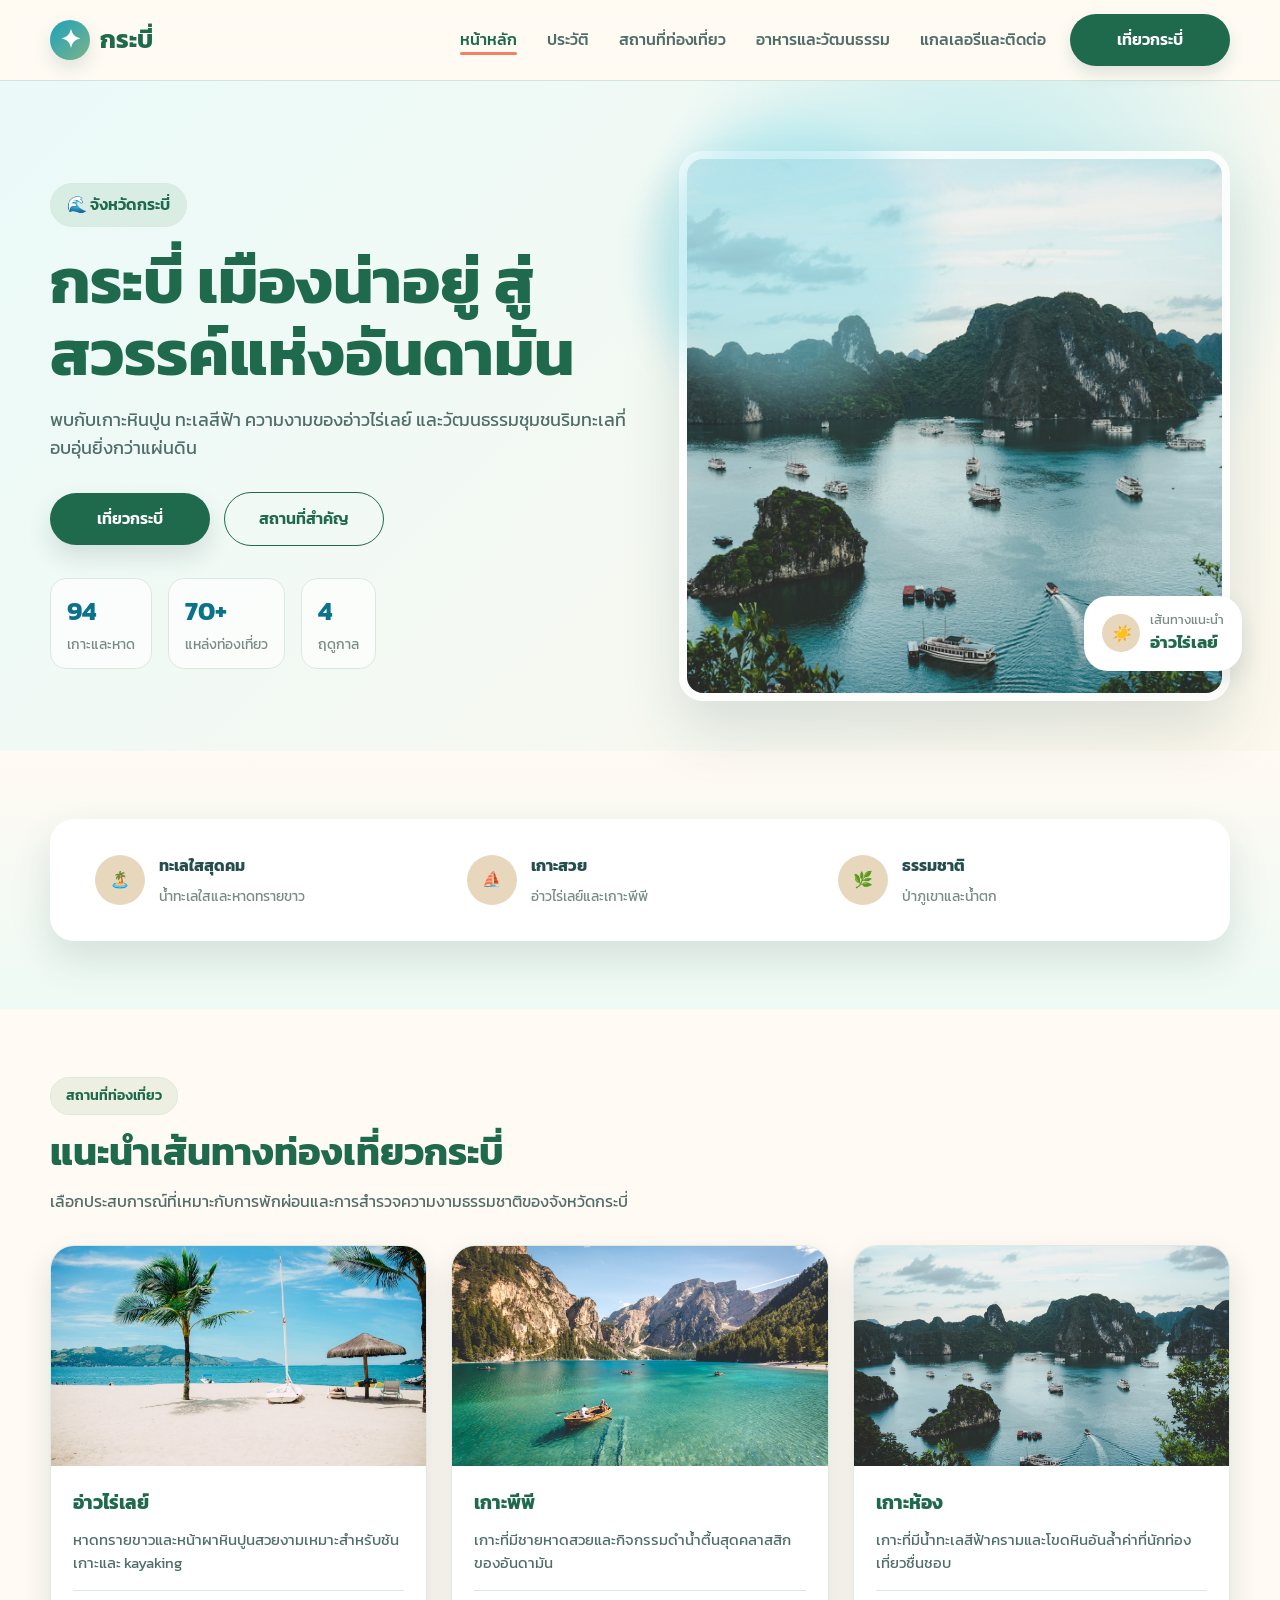
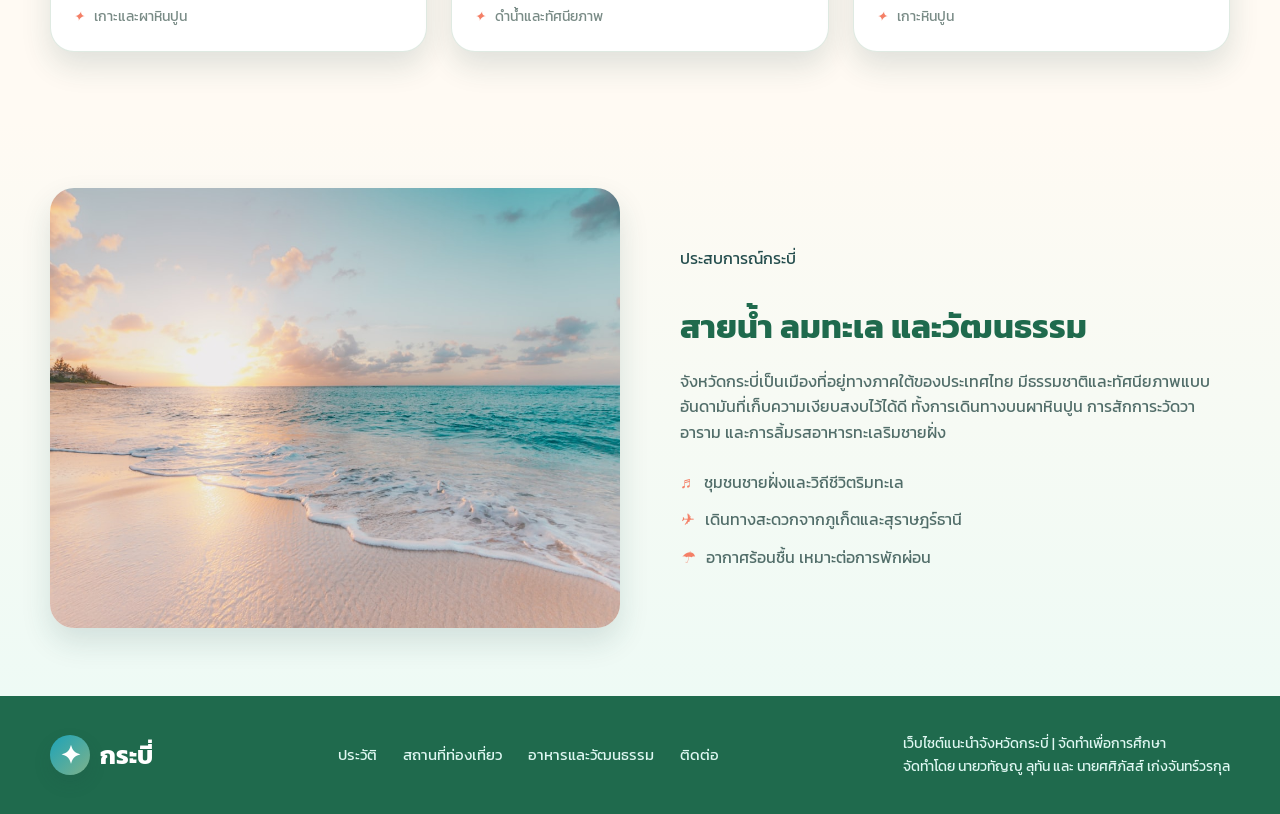
==== page1.html @ a0521e7a "Create Krabi tourism static website" ====
<!doctype html>
<html lang="th">
<head>
  <meta charset="UTF-8" />
  <meta name="viewport" content="width=device-width, initial-scale=1.0" />
  <title>กระบี่ เมืองน่าอยู่</title>
  <link rel="stylesheet" href="style.css" />
</head>
<body>
  <header class="site-header">
    <div class="container nav-wrapper">
      <a class="brand" href="page1.html">
        <span class="brand-mark">✦</span>
        <span>กระบี่</span>
      </a>
      <button class="nav-toggle" aria-label="เปิดเมนู">
        <span></span>
      </button>
      <nav class="main-nav">
        <ul class="nav-links">
          <li><a class="nav-link" href="page1.html">หน้าหลัก</a></li>
          <li><a class="nav-link" href="page2.html">ประวัติ</a></li>
          <li><a class="nav-link" href="page3.html">สถานที่ท่องเที่ยว</a></li>
          <li><a class="nav-link" href="page4.html">อาหารและวัฒนธรรม</a></li>
          <li><a class="nav-link" href="page5.html">แกลเลอรีและติดต่อ</a></li>
        </ul>
      </nav>
      <a class="nav-button btn" href="page3.html">เที่ยวกระบี่</a>
    </div>
  </header>

  <main>
    <section class="hero">
      <div class="hero-grid">
        <div class="hero-copy fade-in">
          <span class="hero-kicker">🌊 จังหวัดกระบี่</span>
          <h1>กระบี่ เมืองน่าอยู่ สู่สวรรค์แห่งอันดามัน</h1>
          <p>พบกับเกาะหินปูน ทะเลสีฟ้า ความงามของอ่าวไร่เลย์ และวัฒนธรรมชุมชนริมทะเลที่อบอุ่นยิ่งกว่าแผ่นดิน</p>
          <div class="hero-actions">
            <a class="btn btn-primary" href="#highlights">เที่ยวกระบี่</a>
            <a class="btn btn-secondary" href="page3.html">สถานที่สำคัญ</a>
          </div>
          <div class="hero-stats">
            <div class="stat">
              <strong>94</strong>
              <span>เกาะและหาด</span>
            </div>
            <div class="stat">
              <strong>70+</strong>
              <span>แหล่งท่องเที่ยว</span>
            </div>
            <div class="stat">
              <strong>4</strong>
              <span>ฤดูกาล</span>
            </div>
          </div>
        </div>
        <div class="hero-image-wrap fade-in">
          <img src="images/hero-krabi.jpg" alt="ท่องเที่ยวกระบี่" />
          <div class="hero-badge">
            <i>☀️</i>
            <div>
              <small>เส้นทางแนะนำ</small>
              <strong>อ่าวไร่เลย์</strong>
            </div>
          </div>
        </div>
      </div>
    </section>

    <section class="section section-bg-soft">
      <div class="container">
        <div class="feature-strip fade-in">
          <div class="feature">
            <span class="feature-icon">🏝️</span>
            <div>
              <h3>ทะเลใสสุดคม</h3>
              <p>น้ำทะเลใสและหาดทรายขาว</p>
            </div>
          </div>
          <div class="feature">
            <span class="feature-icon">⛵</span>
            <div>
              <h3>เกาะสวย</h3>
              <p>อ่าวไร่เลย์และเกาะพีพี</p>
            </div>
          </div>
          <div class="feature">
            <span class="feature-icon">🌿</span>
            <div>
              <h3>ธรรมชาติ</h3>
              <p>ป่าภูเขาและน้ำตก</p>
            </div>
          </div>
        </div>
      </div>
    </section>

    <section class="section" id="highlights">
      <div class="container">
        <div class="section-title fade-in">
          <span class="tag">สถานที่ท่องเที่ยว</span>
          <h2>แนะนำเส้นทางท่องเที่ยวกระบี่</h2>
          <p>เลือกประสบการณ์ที่เหมาะกับการพักผ่อนและการสำรวจความงามธรรมชาติของจังหวัดกระบี่</p>
        </div>

        <div class="card-grid">
          <article class="card fade-in">
            <div class="card-image">
              <img src="images/railay.jpg" alt="อ่าวไร่เลย์" />
            </div>
            <div class="card-content">
              <h3>อ่าวไร่เลย์</h3>
              <p>หาดทรายขาวและหน้าผาหินปูนสวยงามเหมาะสำหรับชันเกาะและ kayaking</p>
              <div class="card-meta"><i>✦</i> เกาะและผาหินปูน</div>
            </div>
          </article>

          <article class="card fade-in">
            <div class="card-image">
              <img src="images/phiphi.jpg" alt="เกาะพีพี" />
            </div>
            <div class="card-content">
              <h3>เกาะพีพี</h3>
              <p>เกาะที่มีชายหาดสวยและกิจกรรมดำน้ำตื้นสุดคลาสสิกของอันดามัน</p>
              <div class="card-meta"><i>✦</i> ดำน้ำและทัศนียภาพ</div>
            </div>
          </article>

          <article class="card fade-in">
            <div class="card-image">
              <img src="images/hong-island.jpg" alt="เกาะห้อง" />
            </div>
            <div class="card-content">
              <h3>เกาะห้อง</h3>
              <p>เกาะที่มีน้ำทะเลสีฟ้าครามและโขดหินอันล้ำค่าที่นักท่องเที่ยวชื่นชอบ</p>
              <div class="card-meta"><i>✦</i> เกาะหินปูน</div>
            </div>
          </article>
        </div>
      </div>
    </section>

    <section class="section section-bg-soft">
      <div class="container story-grid">
        <div class="story-image fade-in">
          <img src="images/talas.jpg" alt="กระบี่" />
        </div>
        <div class="story-copy fade-in">
          <span class="tag">ประสบการณ์กระบี่</span>
          <h2>สายน้ำ ลมทะเล และวัฒนธรรม</h2>
          <p>จังหวัดกระบี่เป็นเมืองที่อยู่ทางภาคใต้ของประเทศไทย มีธรรมชาติและทัศนียภาพแบบอันดามันที่เก็บความเงียบสงบไว้ได้ดี ทั้งการเดินทางบนผาหินปูน การสักการะวัดวาอาราม และการลิ้มรสอาหารทะเลริมชายฝั่ง</p>
          <div class="info-list">
            <div><i>♬</i><span>ชุมชนชายฝั่งและวิถีชีวิตริมทะเล</span></div>
            <div><i>✈</i><span>เดินทางสะดวกจากภูเก็ตและสุราษฎร์ธานี</span></div>
            <div><i>☂</i><span>อากาศร้อนชื้น เหมาะต่อการพักผ่อน</span></div>
          </div>
        </div>
      </div>
    </section>
  </main>

  <footer class="site-footer">
    <div class="container footer-grid">
      <a class="brand" href="page1.html">
        <span class="brand-mark">✦</span>
        <span>กระบี่</span>
      </a>
      <div class="footer-links">
        <a href="page2.html">ประวัติ</a>
        <a href="page3.html">สถานที่ท่องเที่ยว</a>
        <a href="page4.html">อาหารและวัฒนธรรม</a>
        <a href="page5.html">ติดต่อ</a>
      </div>
      <div class="footer-copy">เว็บไซต์แนะนำจังหวัดกระบี่ | จัดทำเพื่อการศึกษา<br>จัดทำโดย นายวทัญญู ลุทัน และ นายศศิภัสส์ เก่งจันทร์วรกุล</div>
    </div>
  </footer>

  <script src="script.js"></script>
</body>
</html>
---- style.css ----
@import url('https://fonts.googleapis.com/css2?family=Kanit:wght@300;400;500;600;700&display=swap');

:root {
  --blue: #0b728b;
  --blue-dark: #06516e;
  --blue-light: #8ddce8;
  --sea: #1ca3b9;
  --green: #7eb28a;
  --green-deep: #1f6a4d;
  --sand: #e7d8bd;
  --sand-light: #fffaf3;
  --cream: #fffdf6;
  --text: #244d4d;
  --text-soft: #516d69;
  --muted: #798b86;
  --line: #dce8df;
  --shadow: rgba(25, 74, 72, 0.14);
  --coral: #f47f66;
  --card: #ffffff;
  --radius: 24px;
  --font: 'Kanit', 'Prompt', Arial, sans-serif;
}

* {
  box-sizing: border-box;
  -webkit-font-smoothing: antialiased;
}

html {
  scroll-behavior: smooth;
}

body {
  margin: 0;
  font-family: var(--font);
  color: var(--text);
  background: var(--sand-light);
  line-height: 1.6;
}

body.nav-open {
  overflow-x: hidden;
}

a {
  color: inherit;
  text-decoration: none;
}

img {
  display: block;
  max-width: 100%;
}

.container {
  width: min(1180px, calc(100% - 80px));
  margin: 0 auto;
}

.site-header {
  position: sticky;
  top: 0;
  z-index: 100;
  background: rgba(255, 251, 244, 0.92);
  backdrop-filter: blur(12px);
  border-bottom: 1px solid rgba(207, 226, 218, 0.9);
}

.nav-wrapper {
  min-height: 80px;
  display: flex;
  align-items: center;
  justify-content: space-between;
  gap: 24px;
}

.brand {
  display: flex;
  align-items: center;
  gap: 10px;
  font-size: 1.55rem;
  font-weight: 700;
  color: var(--green-deep);
  white-space: nowrap;
}

.brand-mark {
  width: 40px;
  height: 40px;
  border-radius: 50%;
  background: linear-gradient(135deg, var(--sea), var(--green));
  color: #fff;
  display: flex;
  align-items: center;
  justify-content: center;
  box-shadow: 0 8px 18px var(--shadow);
}

.main-nav {
  flex: 1;
}

.nav-links {
  list-style: none;
  margin: 0;
  padding: 0;
  display: flex;
  align-items: center;
  justify-content: flex-end;
  gap: 30px;
}

.nav-link {
  position: relative;
  font-size: 1rem;
  font-weight: 500;
  color: var(--text-soft);
  transition: color 0.3s;
}

.nav-link::after {
  content: '';
  position: absolute;
  left: 0;
  right: 0;
  bottom: -4px;
  height: 3px;
  border-radius: 999px;
  background: var(--coral);
  transform: scaleX(0);
  transform-origin: left;
  transition: transform 0.3s;
}

.nav-link:hover,
.nav-link.active {
  color: var(--green-deep);
}

.nav-link:hover::after,
.nav-link.active::after {
  transform: scaleX(1);
}

.nav-actions {
  display: flex;
  align-items: center;
  gap: 10px;
}

.nav-button {
  padding: 10px 20px;
  border-radius: 999px;
  color: #fff;
  background: var(--green-deep);
  font-weight: 600;
  box-shadow: 0 8px 16px var(--shadow);
}

.nav-toggle {
  display: none;
  width: 48px;
  height: 48px;
  border-radius: 50%;
  border: 1px solid var(--line);
  background: var(--card);
  align-items: center;
  justify-content: center;
  cursor: pointer;
}

.nav-toggle span,
.nav-toggle span::before,
.nav-toggle span::after {
  display: block;
  width: 24px;
  height: 3px;
  border-radius: 3px;
  background: var(--green-deep);
  position: relative;
  transition: transform 0.3s ease;
}

.nav-toggle span::before,
.nav-toggle span::after {
  content: '';
  position: absolute;
  left: 0;
}

.nav-toggle span::before { top: -8px; }
.nav-toggle span::after { top: 8px; }

.nav-toggle.open span { background: transparent; }
.nav-toggle.open span::before { top: 0; transform: rotate(45deg); }
.nav-toggle.open span::after { top: 0; transform: rotate(-45deg); }

.hero {
  min-height: 620px;
  background: radial-gradient(circle at 76% 25%, rgba(141, 220, 232, 0.6), transparent 30%), linear-gradient(135deg, #eafaf9, #fdf8ed);
  display: flex;
  align-items: center;
}

.hero-grid {
  width: min(1180px, calc(100% - 80px));
  margin: 0 auto;
  display: grid;
  grid-template-columns: 1fr 0.95fr;
  gap: 50px;
  align-items: center;
  padding: 70px 0 50px;
}

.hero-copy {
  color: var(--text);
  animation: slideUp 900ms ease both;
}

.hero-kicker {
  display: inline-flex;
  align-items: center;
  gap: 8px;
  font-size: 1rem;
  font-weight: 600;
  color: var(--green-deep);
  background: rgba(126, 178, 138, 0.18);
  padding: 8px 16px;
  border-radius: 999px;
  border: 1px solid var(--line);
}

.hero-copy h1 {
  margin: 18px 0 14px;
  font-size: clamp(3rem, 5vw, 4.7rem);
  font-weight: 700;
  line-height: 1.12;
  color: var(--green-deep);
}

.hero-copy p {
  font-size: 1.1rem;
  color: var(--text-soft);
  max-width: 620px;
}

.hero-actions {
  display: flex;
  align-items: center;
  gap: 14px;
  flex-wrap: wrap;
  margin-top: 30px;
}

.btn {
  display: inline-flex;
  align-items: center;
  justify-content: center;
  gap: 10px;
  min-width: 160px;
  padding: 13px 25px;
  border-radius: 999px;
  font-size: 1rem;
  font-weight: 600;
  transition: transform 0.3s ease, box-shadow 0.3s ease;
}

.btn:hover {
  transform: translateY(-4px);
}

.btn-primary {
  background: var(--green-deep);
  color: #fff;
  box-shadow: 0 12px 24px var(--shadow);
}

.btn-secondary {
  background: transparent;
  border: 1px solid var(--green-deep);
  color: var(--green-deep);
}

.hero-stats {
  display: flex;
  gap: 16px;
  flex-wrap: wrap;
  margin-top: 32px;
}

.stat {
  display: flex;
  flex-direction: column;
  gap: 2px;
  background: rgba(255,255,255,0.66);
  border: 1px solid var(--line);
  padding: 12px 16px;
  border-radius: 16px;
}

.stat strong {
  font-size: 1.6rem;
  color: var(--blue);
}

.stat span {
  font-size: 0.85rem;
  color: var(--muted);
}

.hero-image-wrap {
  position: relative;
  min-height: 440px;
  animation: fadeIn 1200ms ease both;
}

.hero-image-wrap::before {
  content: '';
  position: absolute;
  left: -30px;
  top: -30px;
  width: 280px;
  height: 280px;
  border-radius: 50%;
  background: rgba(141, 220, 232, 0.45);
  filter: blur(20px);
}

.hero-image-wrap img {
  width: 100%;
  height: 550px;
  border-radius: var(--radius);
  object-fit: cover;
  box-shadow: 0 30px 60px var(--shadow);
  border: 8px solid rgba(255,255,255,0.8);
}

.hero-badge {
  position: absolute;
  right: -12px;
  bottom: 30px;
  background: var(--card);
  border-radius: var(--radius);
  padding: 14px 18px;
  box-shadow: 0 10px 24px var(--shadow);
  color: var(--green-deep);
  display: flex;
  align-items: center;
  gap: 10px;
}

.hero-badge i {
  width: 38px;
  height: 38px;
  border-radius: 50%;
  background: var(--sand);
  display: flex;
  align-items: center;
  justify-content: center;
  color: var(--coral);
}

.hero-badge small {
  display: block;
  font-size: 0.8rem;
  color: var(--muted);
}

.hero-badge strong {
  display: block;
  font-size: 1.05rem;
}

.page-main {
  padding: 70px 0;
}

.section {
  padding: 68px 0;
}

.section-bg-soft {
  background: linear-gradient(180deg, var(--sand-light), #eefaf5);
}

.section-title {
  max-width: 680px;
  margin-bottom: 30px;
}

.section-title .tag {
  display: inline-block;
  font-size: 0.88rem;
  font-weight: 600;
  color: var(--green-deep);
  background: rgba(126, 178, 138, 0.14);
  padding: 7px 15px;
  border-radius: 999px;
  border: 1px solid var(--line);
}

.section-title h2 {
  font-size: clamp(2rem, 3vw, 2.8rem);
  line-height: 1.2;
  color: var(--green-deep);
  margin: 14px 0 14px;
}

.section-title p {
  color: var(--text-soft);
  margin: 0;
}

.feature-strip {
  border-radius: var(--radius);
  background: var(--card);
  padding: 34px 45px;
  box-shadow: 0 18px 40px var(--shadow);
  display: grid;
  grid-template-columns: repeat(3, minmax(180px,1fr));
  gap: 25px;
  transform: translateY(-50px);
}

.feature-strip .feature {
  display: flex;
  align-items: center;
  gap: 14px;
}

.feature-icon {
  width: 50px;
  height: 50px;
  border-radius: 50%;
  background: var(--sand);
  color: var(--green-deep);
  display: flex;
  align-items: center;
  justify-content: center;
}

.feature h3 {
  font-size: 1rem;
  margin: 0 0 6px;
  color: var(--text);
}

.feature p {
  font-size: 0.86rem;
  color: var(--muted);
  margin: 0;
}

.card-grid {
  display: grid;
  grid-template-columns: repeat(3, minmax(220px,1fr));
  gap: 24px;
}

.card {
  background: var(--card);
  border-radius: var(--radius);
  border: 1px solid rgba(220,232,223,0.9);
  box-shadow: 0 14px 30px var(--shadow);
  overflow: hidden;
  transition: transform 0.35s ease, box-shadow 0.35s ease;
}

.card:hover {
  transform: translateY(-8px);
  box-shadow: 0 24px 40px var(--shadow);
}

.card-image {
  height: 220px;
  overflow: hidden;
}

.card-image img {
  width: 100%;
  height: 220px;
  object-fit: cover;
  transition: transform 0.7s ease;
}

.card:hover .card-image img {
  transform: scale(1.1);
}

.card-content {
  padding: 22px 22px 24px;
}

.card-content h3 {
  color: var(--green-deep);
  font-size: 1.2rem;
  margin: 0 0 10px;
}

.card-content p {
  color: var(--text-soft);
  font-size: 0.92rem;
  margin: 0 0 14px;
}

.card-meta {
  display: flex;
  align-items: center;
  gap: 10px;
  font-size: 0.85rem;
  color: var(--muted);
  padding-top: 15px;
  border-top: 1px solid var(--line);
}

.card-meta i {
  color: var(--coral);
}

.story-grid {
  display: grid;
  grid-template-columns: 1fr 1fr;
  gap: 40px;
  align-items: center;
}

.story-image img {
  width: 100%;
  height: 440px;
  object-fit: cover;
  border-radius: var(--radius);
  box-shadow: 0 14px 30px var(--shadow);
}

.story-copy {
  padding: 20px;
}

.story-copy h2 {
  color: var(--green-deep);
  font-size: clamp(2rem, 2.6vw, 2.8rem);
  margin-bottom: 12px;
}

.story-copy p {
  color: var(--text-soft);
  font-size: 1rem;
}

.info-list {
  margin-top: 24px;
  display: grid;
  gap: 12px;
}

.info-list div {
  display: flex;
  align-items: center;
  gap: 12px;
  color: var(--text-soft);
}

.info-list i {
  color: var(--coral);
}

.gallery-grid {
  display: grid;
  grid-template-columns: repeat(4, 1fr);
  gap: 16px;
}

.gallery-item {
  position: relative;
  border-radius: 16px;
  overflow: hidden;
  box-shadow: 0 14px 22px var(--shadow);
  min-height: 220px;
  cursor: pointer;
}

.gallery-item img {
  width: 100%;
  height: 220px;
  object-fit: cover;
  transition: transform 0.5s ease;
}

.gallery-item:hover img {
  transform: scale(1.12);
}

.gallery-item .gallery-caption {
  position: absolute;
  left: 0;
  right: 0;
  bottom: 0;
  padding: 12px 16px;
  color: #fff;
  background: linear-gradient(180deg, transparent, rgba(0,0,0,0.7));
  font-size: 0.93rem;
}

.contact-grid {
  display: grid;
  grid-template-columns: 1fr 1fr;
  gap: 28px;
  align-items: stretch;
}

.contact-panel,
.contact-form {
  background: var(--card);
  border-radius: var(--radius);
  box-shadow: 0 14px 30px var(--shadow);
  padding: 30px;
  border: 1px solid var(--line);
}

.contact-panel h3,
.contact-form h3 {
  color: var(--green-deep);
  font-size: 1.4rem;
  margin: 0 0 14px;
}

.contact-list {
  display: grid;
  gap: 14px;
  margin-top: 18px;
}

.contact-list .row {
  display: flex;
  align-items: center;
  gap: 12px;
  color: var(--text-soft);
}

.contact-list i {
  color: var(--sea);
}

.contact-form form {
  display: grid;
  gap: 12px;
}

.contact-form input,
.contact-form textarea,
.contact-form select {
  width: 100%;
  padding: 12px 14px;
  border-radius: 12px;
  border: 1px solid var(--line);
  font-family: var(--font);
  color: var(--text);
  background: var(--sand-light);
}

.contact-form button {
  width: fit-content;
  border: none;
  cursor: pointer;
}

.page-intro {
  background: linear-gradient(135deg, var(--blue), var(--green-deep));
  color: #fff;
}

.page-intro .container {
  padding: 44px 0;
}

.page-intro h1 {
  font-size: clamp(2.6rem, 4vw, 3.8rem);
  margin: 0 0 12px;
}

.page-intro p {
  margin: 0;
  opacity: 0.95;
}

.place-detail-grid {
  display: grid;
  grid-template-columns: repeat(2, minmax(250px,1fr));
  gap: 24px;
}

.place-detail {
  background: var(--card);
  padding: 26px;
  border-radius: var(--radius);
  box-shadow: 0 14px 24px var(--shadow);
}

.place-detail h3 {
  color: var(--green-deep);
  font-size: 1.3rem;
  margin: 0 0 14px;
}

.place-detail p {
  color: var(--text-soft);
  font-size: 0.96rem;
}

.map-card {
  background: var(--card);
  border-radius: var(--radius);
  padding: 18px;
  box-shadow: 0 14px 24px var(--shadow);
}

.map-card iframe {
  width: 100%;
  min-height: 300px;
  border: 0;
  border-radius: 16px;
}

.row-2 {
  display: grid;
  grid-template-columns: repeat(2, minmax(240px,1fr));
  gap: 24px;
}

.timeline {
  background: var(--card);
  border-radius: var(--radius);
  padding: 22px 0;
}

.timeline-item {
  display: flex;
  gap: 14px;
  align-items: flex-start;
  border-bottom: 1px solid var(--line);
  padding: 16px 30px;
}

.timeline-item:last-child {
  border-bottom: 0;
}

.timeline-item .year {
  font-weight: 700;
  color: var(--blue);
  min-width: 70px;
}

.timeline-item .timeline-text {
  color: var(--text-soft);
}

.site-footer {
  background: var(--green-deep);
  color: #fff;
  padding: 36px 0;
}

.footer-grid {
  display: flex;
  align-items: center;
  justify-content: space-between;
  gap: 24px;
  flex-wrap: wrap;
}

.footer-grid .brand {
  color: #fff;
}

.footer-links {
  display: flex;
  align-items: center;
  gap: 26px;
  color: #dff7f2;
  font-size: 0.95rem;
}

.footer-copy {
  color: #dff7f2;
  font-size: 0.9rem;
}

.fade-in {
  opacity: 0;
  transform: translateY(20px);
  transition: opacity 0.8s ease, transform 0.8s ease;
}

.fade-in.visible {
  opacity: 1;
  transform: translateY(0);
}

@keyframes fadeIn {
  from { opacity: 0; transform: translateY(20px); }
  to { opacity: 1; transform: translateY(0); }
}

@keyframes slideUp {
  from { opacity: 0; transform: translateY(30px); }
  to { opacity: 1; transform: translateY(0); }
}

@media (max-width: 960px) {
  .hero-grid,
  .story-grid,
  .contact-grid,
  .row-2,
  .place-detail-grid {
    grid-template-columns: 1fr;
  }

  .hero-grid {
    padding-top: 40px;
  }

  .hero-copy h1 {
    font-size: clamp(2.8rem, 8vw, 4rem);
  }

  .card-grid,
  .feature-strip {
    grid-template-columns: 1fr 1fr;
  }

  .gallery-grid {
    grid-template-columns: repeat(2, 1fr);
  }

  .nav-toggle {
    display: flex;
  }

  .main-nav {
    position: fixed;
    top: 80px;
    right: 0;
    width: min(320px, 90vw);
    min-height: 100vh;
    background: var(--card);
    box-shadow: -6px 0 20px var(--shadow);
    padding: 30px;
    transform: translateX(105%);
    transition: transform 0.3s ease;
    z-index: 99;
  }

  .main-nav.open {
    transform: translateX(0);
  }

  .nav-links {
    flex-direction: column;
    align-items: flex-start;
    gap: 20px;
  }

  .nav-actions {
    margin-top: 20px;
  }
}

@media (max-width: 680px) {
  .container,
  .hero-grid {
    width: min(100%, calc(100% - 36px));
  }

  .hero {
    min-height: auto;
  }

  .hero-image-wrap img {
    height: 380px;
  }

  .card-grid,
  .feature-strip,
  .gallery-grid {
    grid-template-columns: 1fr;
  }

  .feature-strip {
    transform: none;
  }

  .page-main {
    padding: 40px 0;
  }

  .section {
    padding: 48px 0;
  }

  .footer-grid {
    align-items: flex-start;
    flex-direction: column;
  }
}
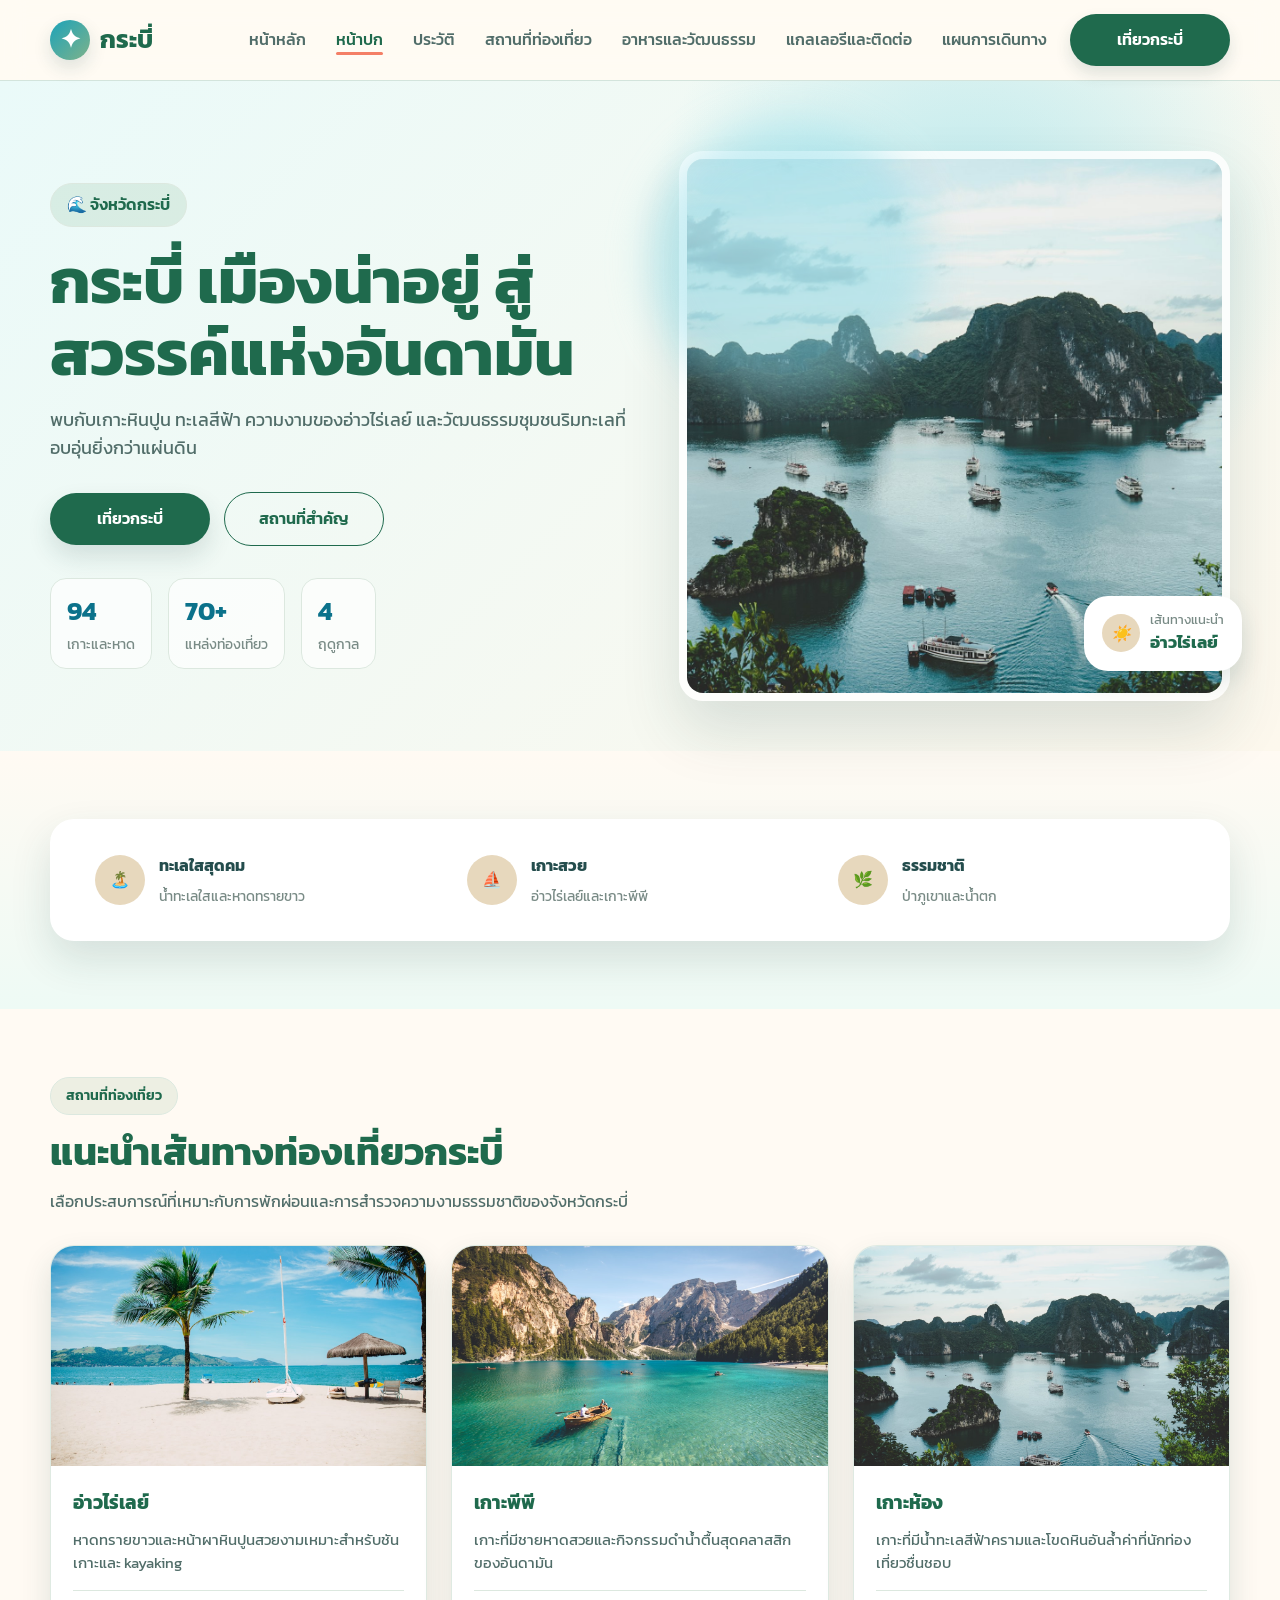
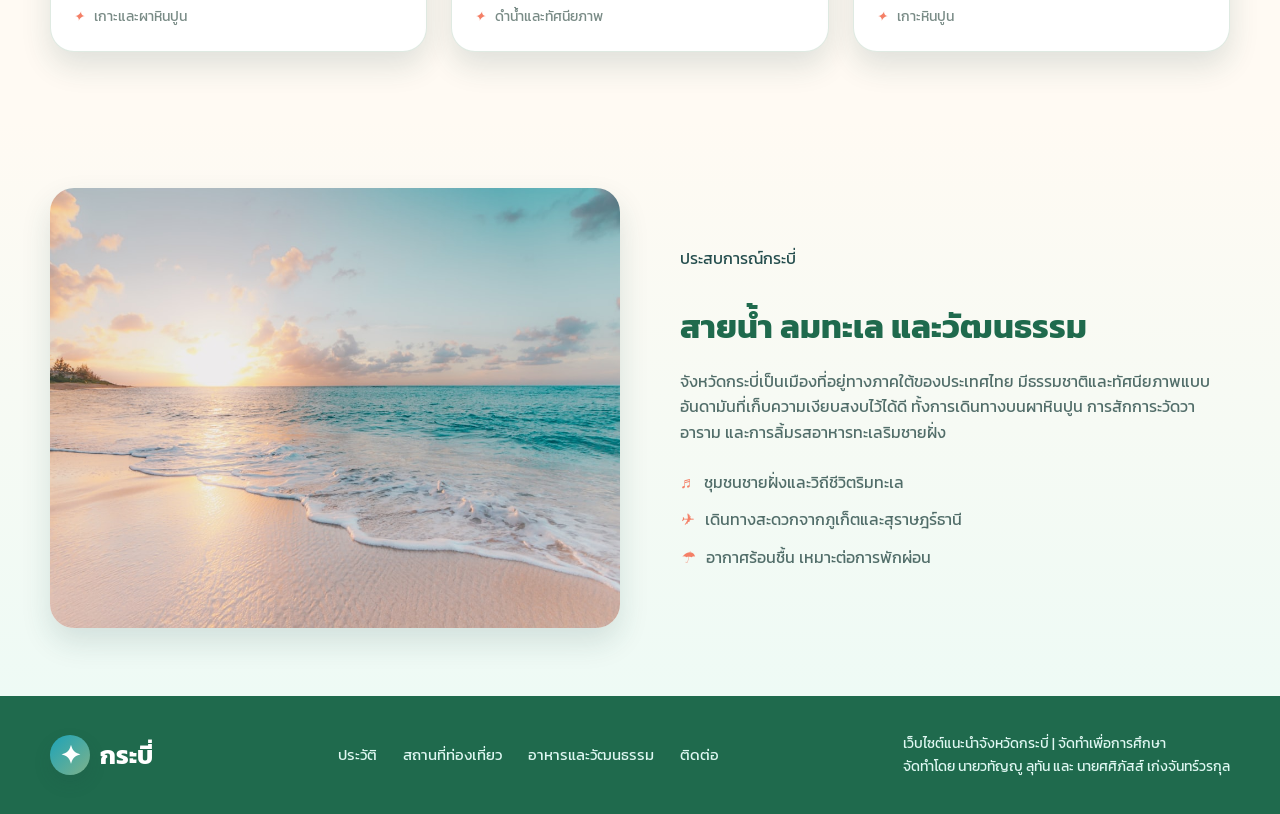
==== commit 58e90aed: "Normalize navigation and homepage" ====
--- a/page1.html
+++ b/page1.html
@@ -9,7 +9,7 @@
 <body>
   <header class="site-header">
     <div class="container nav-wrapper">
-      <a class="brand" href="page1.html">
+      <a class="brand" href="index.html">
         <span class="brand-mark">✦</span>
         <span>กระบี่</span>
       </a>
@@ -18,11 +18,13 @@
       </button>
       <nav class="main-nav">
         <ul class="nav-links">
-          <li><a class="nav-link" href="page1.html">หน้าหลัก</a></li>
+          <li><a class="nav-link" href="index.html">หน้าหลัก</a></li>
+          <li><a class="nav-link active" href="page1.html">หน้าปก</a></li>
           <li><a class="nav-link" href="page2.html">ประวัติ</a></li>
           <li><a class="nav-link" href="page3.html">สถานที่ท่องเที่ยว</a></li>
           <li><a class="nav-link" href="page4.html">อาหารและวัฒนธรรม</a></li>
           <li><a class="nav-link" href="page5.html">แกลเลอรีและติดต่อ</a></li>
+          <li><a class="nav-link" href="page6.html">แผนการเดินทาง</a></li>
         </ul>
       </nav>
       <a class="nav-button btn" href="page3.html">เที่ยวกระบี่</a>
